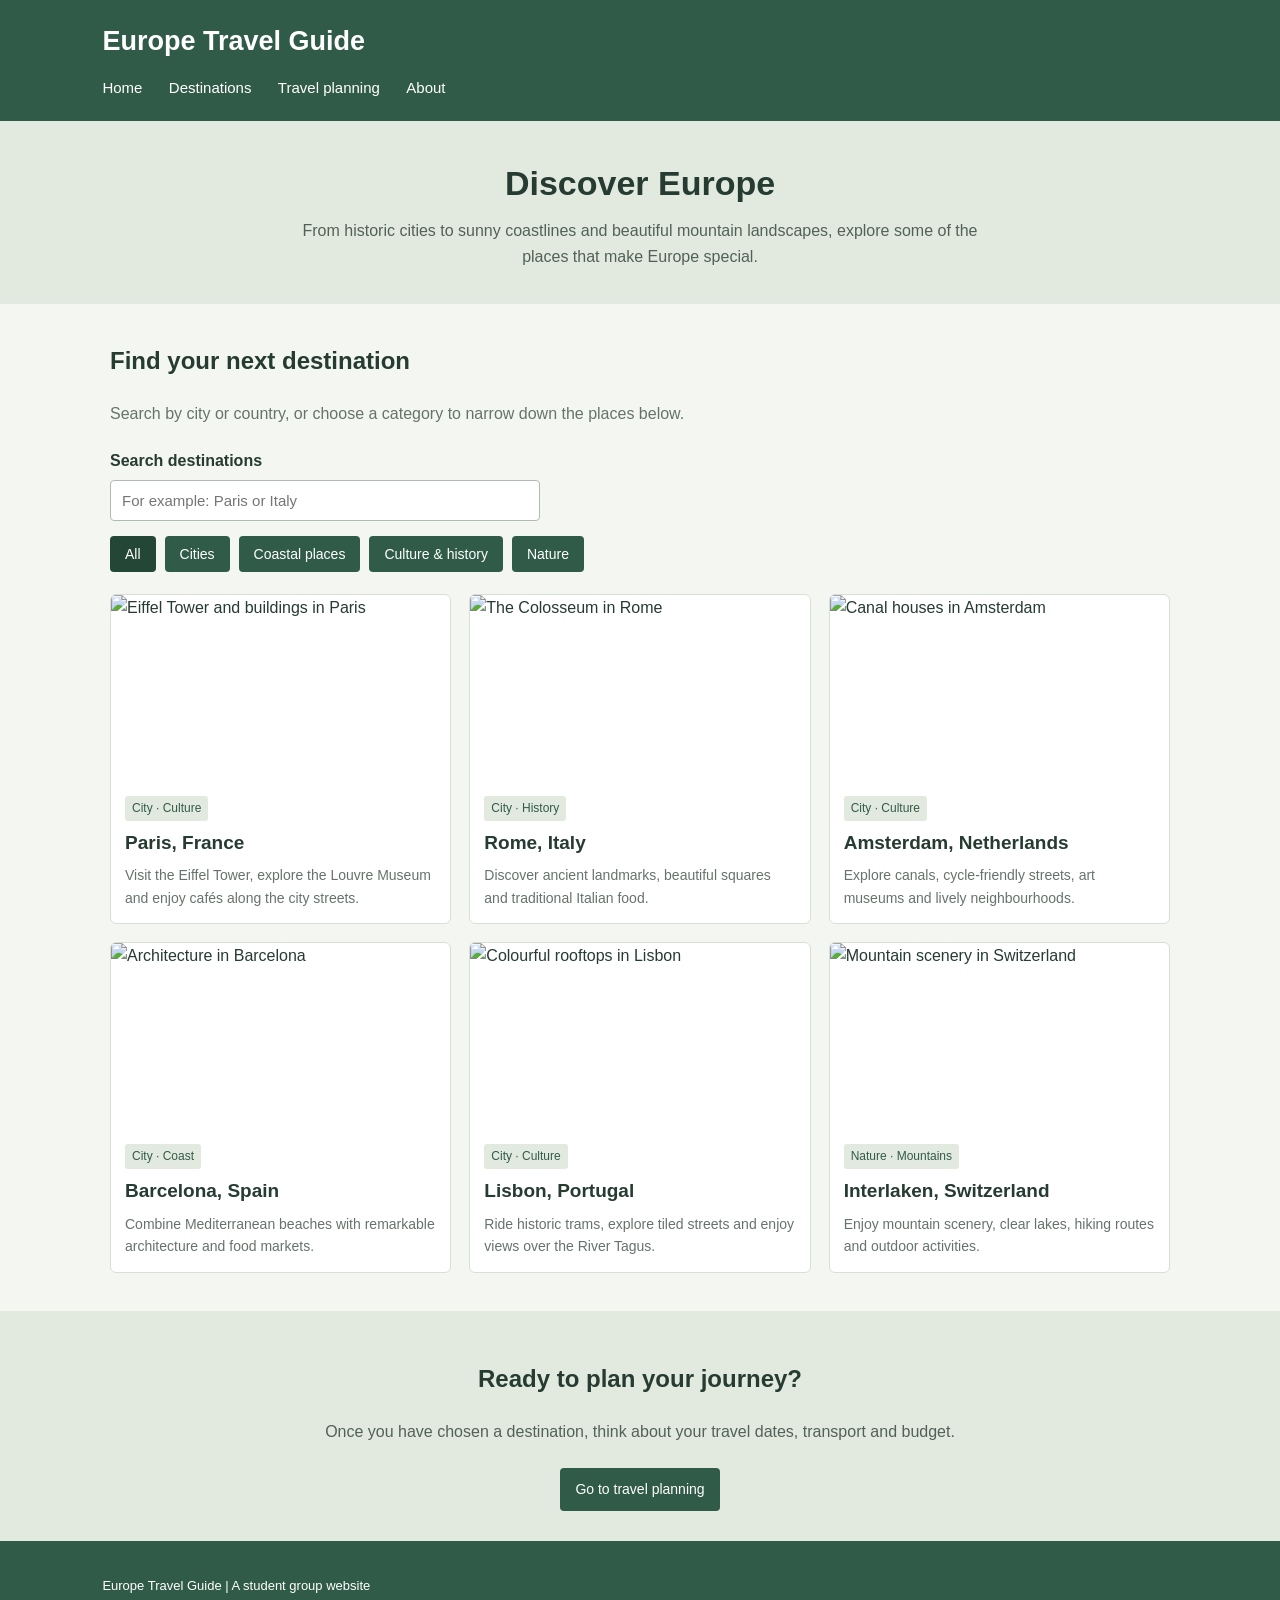
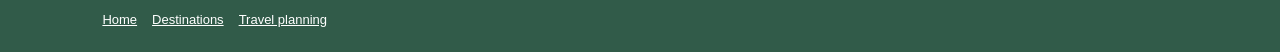
==== destinations.html @ 5b428c38 "Add destinations HTML page" ====
<!DOCTYPE html>
<html lang="en">
<head>
<meta charset="UTF-8">
<meta name="viewport" content="width=device-width, initial-scale=1.0">
<title>Destinations | Europe Travel Guide</title>
<style>
*{box-sizing:border-box}
body{margin:0;font-family:Arial,sans-serif;background:#f4f6f2;color:#263b32;line-height:1.6}
header{background:#315b49;color:white;padding:20px 8%}
header h1{margin:0;font-size:27px}
nav{margin-top:12px}
nav a{color:white;text-decoration:none;margin-right:22px;font-size:15px}
nav a:hover{text-decoration:underline}
.page-intro{background:#e2eadf;text-align:center;padding:35px 20px}
.page-intro h2{margin:0 0 8px;font-size:34px}
.page-intro p{max-width:720px;margin:auto;color:#526158}
section.content{max-width:1100px;margin:38px auto;padding:0 20px}
.section-description{color:#66736b;margin-top:0}
.search-area{margin:22px 0 14px}
.search-area label{display:block;margin-bottom:6px;font-weight:bold}
.search-area input{width:100%;max-width:430px;padding:11px;border:1px solid #aebbb0;border-radius:4px;font-size:15px}
.filters{display:flex;flex-wrap:wrap;gap:9px;margin:15px 0 22px}
button,.planning-inner a{background:#315b49;color:white;border:0;padding:10px 15px;border-radius:4px;cursor:pointer;font-size:14px}
button:hover,button[aria-pressed="true"],.planning-inner a:hover{background:#244636}
.destination-list{display:grid;grid-template-columns:repeat(3,1fr);gap:18px;margin-top:20px}
.destination{background:white;border:1px solid #d8dfd7;border-radius:6px;overflow:hidden}
.destination img{width:100%;height:185px;object-fit:cover;display:block}
.destination-info{padding:14px}
.destination-info h3{margin:0;font-size:19px}
.destination-info p{margin:6px 0 0;font-size:14px;color:#66736b}
.tag{display:inline-block;color:#315b49;background:#e2eadf;border-radius:3px;padding:3px 7px;margin-bottom:7px;font-size:12px}
.no-results{display:none;background:#e2eadf;padding:15px;border-radius:4px;color:#40564a}
.planning{background:#e2eadf;padding:30px 20px;text-align:center}
.planning-inner{max-width:900px;margin:auto}
.planning-inner p{color:#526158}
.planning-inner a{display:inline-block;text-decoration:none;margin-top:8px}
footer{background:#315b49;color:white;padding:22px 8%;font-size:13px}
footer a{color:white;margin-right:15px}
@media(max-width:700px){.destination-list{grid-template-columns:repeat(2,1fr)}.page-intro h2{font-size:28px}nav a{display:inline-block;margin:5px 12px 5px 0}}
@media(max-width:430px){.destination-list{grid-template-columns:1fr}}
</style>
<script src="js/destinations.js" defer></script>
</head>
<body>
<header>
<h1>Europe Travel Guide</h1>
<nav aria-label="Main navigation">
<a href="index.html">Home</a>
<a href="destinations.html" aria-current="page">Destinations</a>
<a href="planning.html">Travel planning</a>
<a href="about.html">About</a>
</nav>
</header>
<main>
<section class="page-intro">
<h2>Discover Europe</h2>
<p>From historic cities to sunny coastlines and beautiful mountain landscapes, explore some of the places that make Europe special.</p>
</section>
<section class="content">
<h2>Find your next destination</h2>
<p class="section-description">Search by city or country, or choose a category to narrow down the places below.</p>
<div class="search-area">
<label for="destinationSearch">Search destinations</label>
<input id="destinationSearch" type="search" placeholder="For example: Paris or Italy">
</div>
<div class="filters" role="group" aria-label="Filter destinations">
<button type="button" data-filter="all" aria-pressed="true">All</button>
<button type="button" data-filter="city" aria-pressed="false">Cities</button>
<button type="button" data-filter="coast" aria-pressed="false">Coastal places</button>
<button type="button" data-filter="culture" aria-pressed="false">Culture &amp; history</button>
<button type="button" data-filter="nature" aria-pressed="false">Nature</button>
</div>
<div class="destination-list">
<article class="destination" data-category="city culture" data-search="paris france">
<img src="https://images.unsplash.com/photo-1502602898657-3e91760cbb34?auto=format&fit=crop&w=800&q=80" alt="Eiffel Tower and buildings in Paris" loading="lazy">
<div class="destination-info"><span class="tag">City · Culture</span><h3>Paris, France</h3><p>Visit the Eiffel Tower, explore the Louvre Museum and enjoy cafés along the city streets.</p></div>
</article>
<article class="destination" data-category="city culture" data-search="rome italy">
<img src="https://images.unsplash.com/photo-1515542622106-78bda8ba0e5b?auto=format&fit=crop&w=800&q=80" alt="The Colosseum in Rome" loading="lazy">
<div class="destination-info"><span class="tag">City · History</span><h3>Rome, Italy</h3><p>Discover ancient landmarks, beautiful squares and traditional Italian food.</p></div>
</article>
<article class="destination" data-category="city culture" data-search="amsterdam netherlands">
<img src="https://images.unsplash.com/photo-1512470876302-972faa2aa9a4?auto=format&fit=crop&w=800&q=80" alt="Canal houses in Amsterdam" loading="lazy">
<div class="destination-info"><span class="tag">City · Culture</span><h3>Amsterdam, Netherlands</h3><p>Explore canals, cycle-friendly streets, art museums and lively neighbourhoods.</p></div>
</article>
<article class="destination" data-category="city coast culture" data-search="barcelona spain">
<img src="https://images.unsplash.com/photo-1583422409516-2895a77efded?auto=format&fit=crop&w=800&q=80" alt="Architecture in Barcelona" loading="lazy">
<div class="destination-info"><span class="tag">City · Coast</span><h3>Barcelona, Spain</h3><p>Combine Mediterranean beaches with remarkable architecture and food markets.</p></div>
</article>
<article class="destination" data-category="city culture" data-search="lisbon portugal">
<img src="https://images.unsplash.com/photo-1555881400-74d7acaacd8b?auto=format&fit=crop&w=800&q=80" alt="Colourful rooftops in Lisbon" loading="lazy">
<div class="destination-info"><span class="tag">City · Culture</span><h3>Lisbon, Portugal</h3><p>Ride historic trams, explore tiled streets and enjoy views over the River Tagus.</p></div>
</article>
<article class="destination" data-category="nature" data-search="interlaken switzerland">
<img src="https://images.unsplash.com/photo-1531366936337-7c912a4589a7?auto=format&fit=crop&w=800&q=80" alt="Mountain scenery in Switzerland" loading="lazy">
<div class="destination-info"><span class="tag">Nature · Mountains</span><h3>Interlaken, Switzerland</h3><p>Enjoy mountain scenery, clear lakes, hiking routes and outdoor activities.</p></div>
</article>
</div>
<p class="no-results" id="noResults" role="status">No destinations found. Try another search or category.</p>
</section>
<section class="planning"><div class="planning-inner">
<h2>Ready to plan your journey?</h2>
<p>Once you have chosen a destination, think about your travel dates, transport and budget.</p>
<a href="planning.html">Go to travel planning</a>
</div></section>
</main>
<footer>
<p>Europe Travel Guide | A student group website</p>
<a href="index.html">Home</a><a href="destinations.html">Destinations</a><a href="planning.html">Travel planning</a>
</footer>
<script src="js/destinations.js"></script>
</body>
</html>
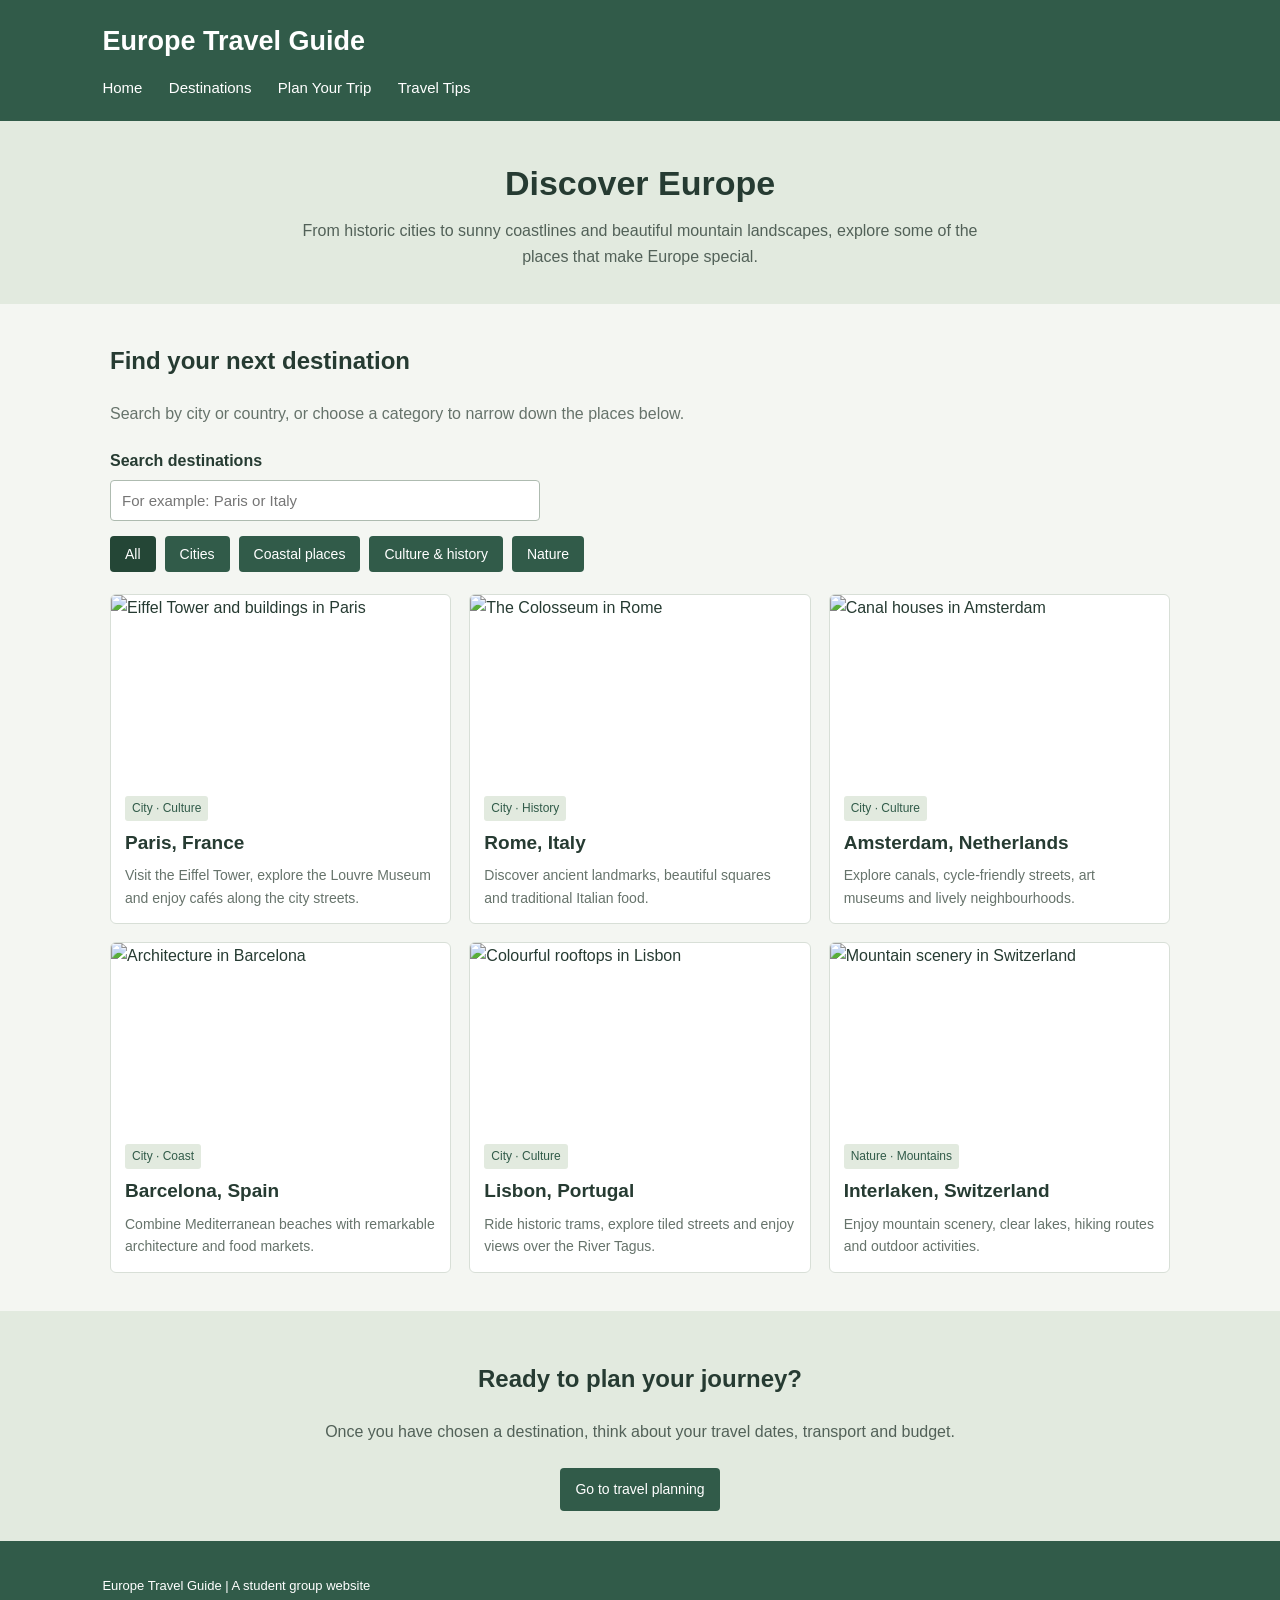
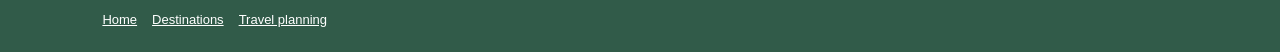
==== commit be376a55: "Fix navigation links and update destinations page" ====
--- a/destinations.html
+++ b/destinations.html
@@ -45,12 +45,12 @@
 <body>
 <header>
 <h1>Europe Travel Guide</h1>
-<nav aria-label="Main navigation">
-<a href="index.html">Home</a>
-<a href="destinations.html" aria-current="page">Destinations</a>
-<a href="planning.html">Travel planning</a>
-<a href="about.html">About</a>
-</nav>
+    <nav aria-label="Main navigation">
+        <a href="index.html">Home</a>
+        <a href="destinations.html" aria-current="page">Destinations</a>
+        <a href="plan.html">Plan Your Trip</a>
+        <a href="tips.html">Travel Tips</a>
+    </nav>
 </header>
 <main>
 <section class="page-intro">
@@ -102,7 +102,7 @@
 <section class="planning"><div class="planning-inner">
 <h2>Ready to plan your journey?</h2>
 <p>Once you have chosen a destination, think about your travel dates, transport and budget.</p>
-<a href="planning.html">Go to travel planning</a>
+    <a href="plan.html">Go to travel planning</a>
 </div></section>
 </main>
 <footer>
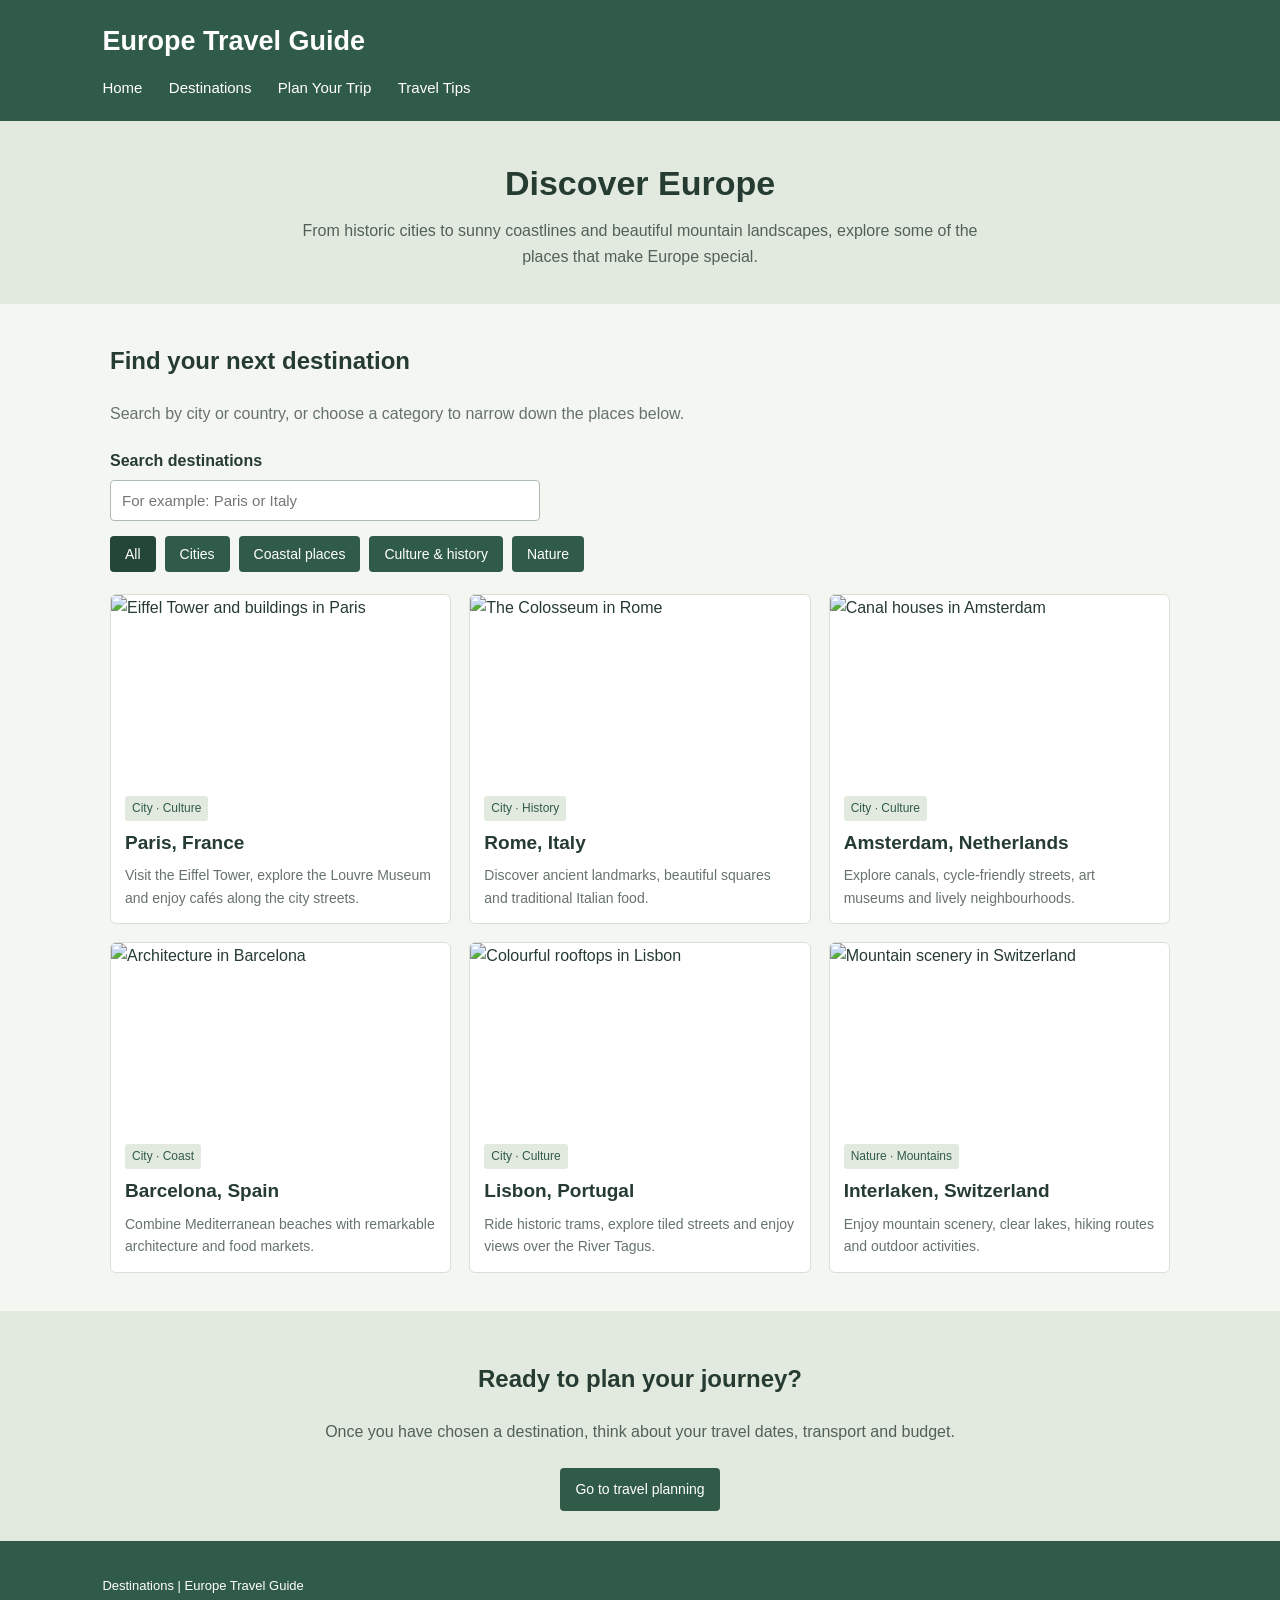
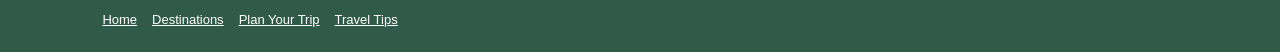
==== commit 1a4283d5: "Update destinations.html" ====
--- a/destinations.html
+++ b/destinations.html
@@ -106,8 +106,8 @@
 </div></section>
 </main>
 <footer>
-<p>Europe Travel Guide | A student group website</p>
-<a href="index.html">Home</a><a href="destinations.html">Destinations</a><a href="planning.html">Travel planning</a>
+<p> Destinations | Europe Travel Guide</p>
+<a href="index.html">Home</a><a href="destinations.html">Destinations</a><a href="planning.html">Plan Your Trip</a><a href="tips.html">Travel Tips</a>
 </footer>
 <script src="js/destinations.js"></script>
 </body>
